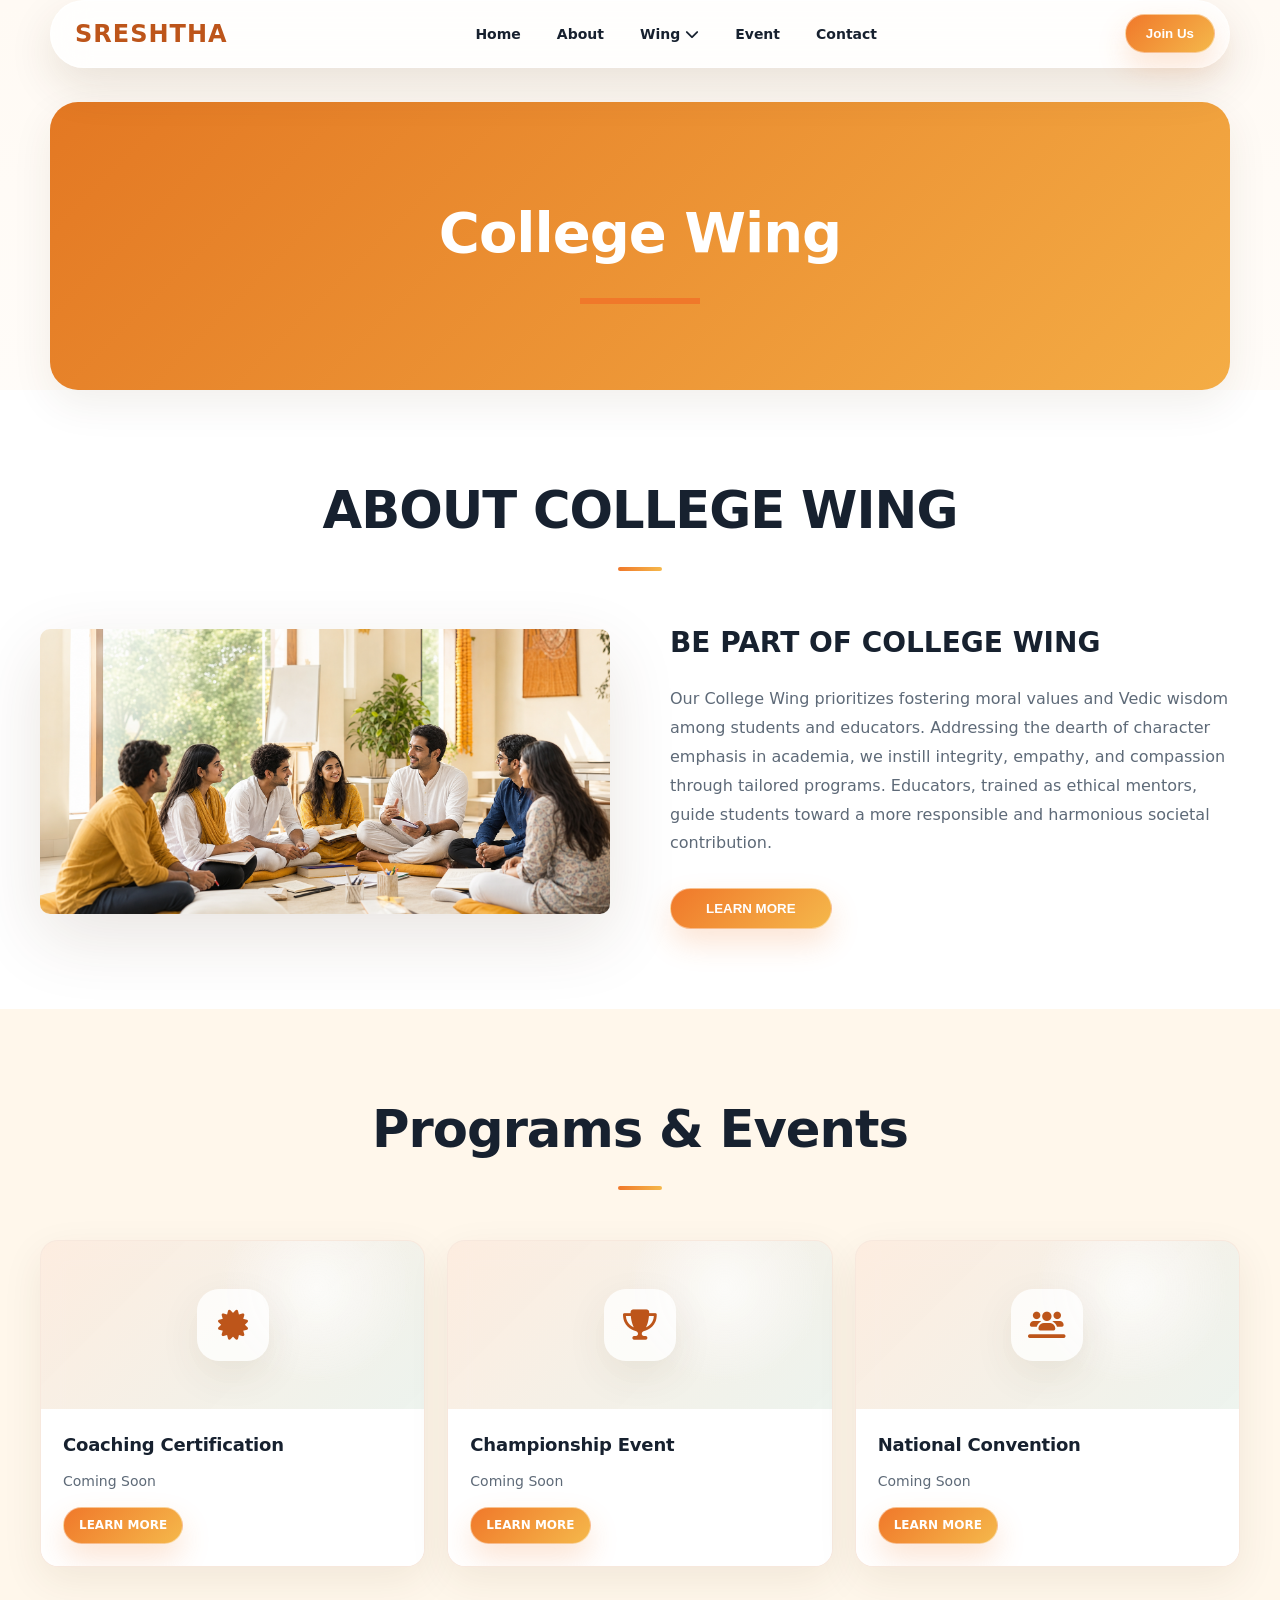
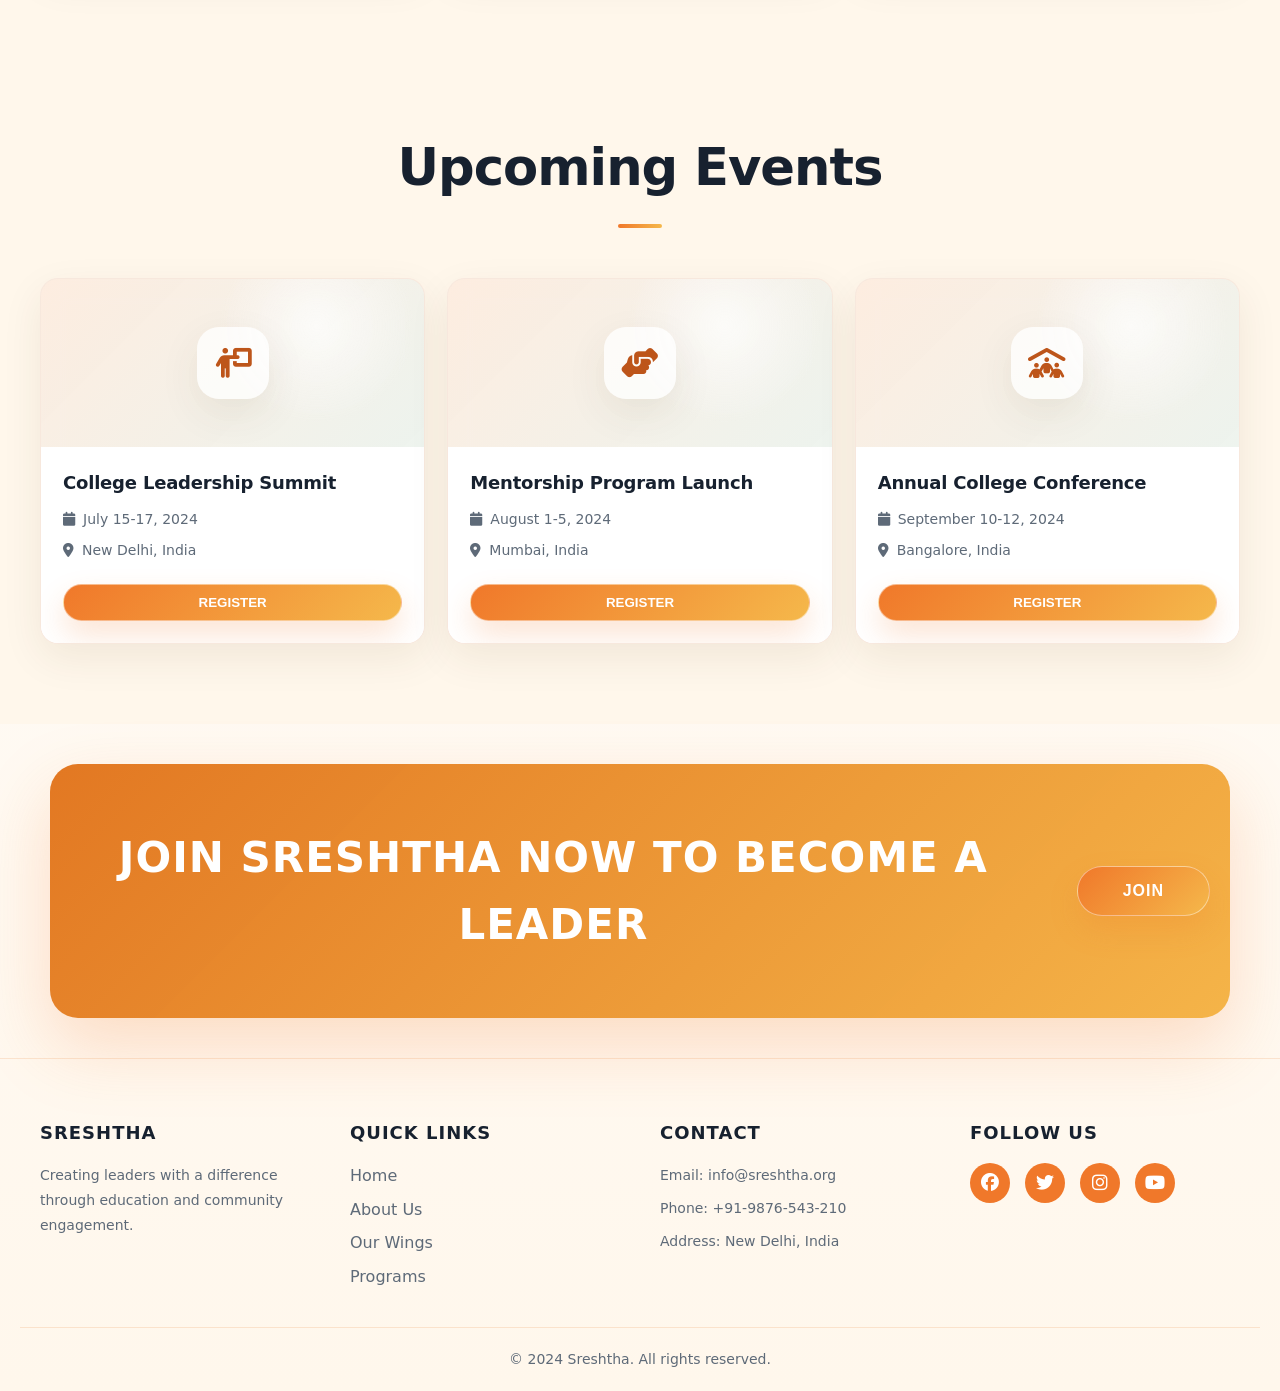
==== pages/college-wing.html @ 7fc0373f "re built the Architecture" ====
<!DOCTYPE html>
<html lang="en">
<head>
    <meta charset="UTF-8">
    <meta name="viewport" content="width=device-width, initial-scale=1.0">
    <title>College Wing - Sreshtha</title>
    <link rel="stylesheet" href="../css/base.css">
    <link rel="stylesheet" href="../css/layout.css">
    <link rel="stylesheet" href="../css/components.css">
    <link rel="stylesheet" href="../css/pages.css">
    <link rel="stylesheet" href="../css/responsive.css">
    <link rel="stylesheet" href="https://cdnjs.cloudflare.com/ajax/libs/font-awesome/6.4.0/css/all.min.css">
</head>
<body data-page="college">
    <div id="site-navbar"></div>
    <main id="app"></main>
    <div id="site-footer"></div>

    <script src="../data/home.js"></script>
    <script src="../data/wings.js"></script>
    <script src="../data/events.js"></script>
    <script src="../data/testimonials.js"></script>
    <script src="../data/team.js"></script>
    <script src="../data/contact.js"></script>
    <script src="../components/section-title.js"></script>
    <script src="../components/card.js"></script>
    <script src="../components/hero.js"></script>
    <script src="../components/navbar.js"></script>
    <script src="../components/footer.js"></script>
    <script src="../js/render.js"></script>
    <script src="../js/interactions.js"></script>
    <script src="../js/main.js"></script>
</body>
</html>
---- css/base.css ----
/* ============ GLOBAL STYLES ============ */
* {
    margin: 0;
    padding: 0;
    box-sizing: border-box;
}

:root {
    --primary-orange: #d97706;
    --dark-text: #1f2937;
    --light-gray: #f3f3f3;
    --white: #ffffff;
    --footer-bg: #2d3748;
    --shadow: 0 4px 15px rgba(0, 0, 0, 0.1);
    --transition: all 0.3s ease;
}

html {
    scroll-behavior: smooth;
}

body {
    font-family: 'Segoe UI', Tahoma, Geneva, Verdana, sans-serif;
    line-height: 1.6;
    color: var(--dark-text);
}

/* ============ NAVBAR ============ */
.navbar {
    position: sticky;
    top: 0;
    background-color: var(--primary-orange);
    height: 70px;
    display: flex;
    align-items: center;
    z-index: 1000;
    box-shadow: var(--shadow);
}

.navbar-container {
    width: 100%;
    max-width: 1200px;
    margin: 0 auto;
    padding: 0 20px;
    display: flex;
    justify-content: space-between;
    align-items: center;
}

.navbar-logo .logo-text {
    font-size: 28px;
    font-weight: bold;
    color: var(--white);
    letter-spacing: 2px;
    text-decoration: none;
    display: block;
}

.navbar-menu {
    display: flex;
    gap: 40px;
    flex: 1;
    justify-content: center;
    align-items: center;
}

.nav-link {
    color: var(--white);
    text-decoration: none;
    font-weight: 500;
    font-size: 16px;
    transition: var(--transition);
}

.nav-link:hover {
    opacity: 0.8;
    border-bottom: 2px solid var(--white);
}

/* ============ DROPDOWN MENU ============ */
.dropdown {
    position: relative;
    display: inline-block;
}

.dropdown .nav-link {
    display: flex;
    align-items: center;
    gap: 5px;
}

.dropdown-content {
    display: none;
    position: absolute;
    background-color: var(--primary-orange);
    min-width: 200px;
    box-shadow: var(--shadow);
    z-index: 1001;
    top: 100%;
    left: 0;
    border-radius: 5px;
    overflow: hidden;
}

.dropdown-content a {
    color: var(--white);
    padding: 12px 20px;
    text-decoration: none;
    display: block;
    transition: var(--transition);
    font-size: 14px;
}

.dropdown-content a:hover {
    background-color: #c26c1a;
    padding-left: 25px;
}

.dropdown:hover .dropdown-content {
    display: block;
}

.dropdown:hover .nav-link i {
    transform: rotate(180deg);
    transition: var(--transition);
}

.join-btn {
    background-color: var(--white);
    color: var(--primary-orange);
    border: none;
    padding: 10px 20px;
    border-radius: 5px;
    font-weight: bold;
    cursor: pointer;
    transition: var(--transition);
}

.join-btn:hover {
    transform: scale(1.05);
}

.hamburger {
    display: none;
    flex-direction: column;
    cursor: pointer;
}

.hamburger span {
    width: 25px;
    height: 3px;
    background-color: var(--white);
    margin: 5px 0;
    transition: var(--transition);
}

/* ============ HERO SECTION ============ */
.hero {
    background-color: var(--light-gray);
    padding: 80px 20px;
    position: relative;
    overflow: hidden;
}

.hero-container {
    max-width: 1200px;
    margin: 0 auto;
    display: grid;
    grid-template-columns: 1fr 1fr;
    gap: 60px;
    align-items: center;
}

.hero-left {
    display: flex;
    flex-direction: column;
    gap: 20px;
}

.hero-title {
    font-size: 72px;
    font-weight: 900;
    color: var(--primary-orange);
    letter-spacing: 4px;
    line-height: 1;
}

.hero-subtitle {
    font-size: 32px;
    font-weight: 700;
    color: var(--dark-text);
    text-transform: uppercase;
    line-height: 1.3;
}

.cta-btn {
    background-color: var(--primary-orange);
    color: var(--white);
    border: none;
    padding: 15px 40px;
    font-size: 16px;
    font-weight: bold;
    border-radius: 8px;
    cursor: pointer;
    transition: var(--transition);
    width: fit-content;
    text-transform: uppercase;
    letter-spacing: 1px;
}

.cta-btn:hover {
    background-color: #c26c1a;
    transform: translateY(-3px);
    box-shadow: var(--shadow);
}

.hero-right {
    display: flex;
    justify-content: center;
    align-items: center;
}

.hero-illustration {
    width: 300px;
    height: 300px;
}

.wave-divider {
    position: absolute;
    bottom: -1px;
    left: 0;
    width: 100%;
    height: 100px;
}

/* ============ SECTION COMMON STYLES ============ */
section {
    padding: 80px 20px;
}

.section-title {
    font-size: 48px;
    font-weight: 900;
    text-transform: uppercase;
    text-align: center;
    color: var(--dark-text);
    letter-spacing: 2px;
    margin-bottom: 15px;
}

.title-underline {
    width: 100px;
    height: 4px;
    background-color: var(--primary-orange);
    margin: 0 auto 50px;
}

/* ============ ABOUT SECTION ============ */
.about {
    background-color: var(--white);
    max-width: 1200px;
    margin: 0 auto;
}

.about-content {
    display: grid;
    grid-template-columns: 1fr 1fr;
    gap: 60px;
    align-items: center;
    margin-bottom: 80px;
}

.about-image img {
    width: 100%;
    border-radius: 10px;
    box-shadow: var(--shadow);
}

.about-heading {
    font-size: 28px;
    font-weight: 700;
    margin-bottom: 20px;
    color: var(--dark-text);
}

.about-text {
    font-size: 16px;
    line-height: 1.8;
    margin-bottom: 30px;
    color: #666;
}

.secondary-btn {
    background-color: var(--primary-orange);
    color: var(--white);
    border: none;
    padding: 12px 35px;
    border-radius: 5px;
    font-weight: bold;
    cursor: pointer;
    transition: var(--transition);
}

.secondary-btn:hover {
    background-color: #c26c1a;
    transform: translateY(-2px);
}

/* Feature Cards */
.feature-cards {
    display: grid;
    grid-template-columns: repeat(auto-fit, minmax(300px, 1fr));
    gap: 30px;
    margin-top: 60px;
}

.feature-card {
    background-color: var(--white);
    border-radius: 10px;
    overflow: hidden;
    box-shadow: var(--shadow);
    transition: var(--transition);
}

.feature-card:hover {
    transform: translateY(-10px);
    box-shadow: 0 8px 25px rgba(0, 0, 0, 0.15);
}

.feature-card img {
    width: 100%;
    height: 200px;
    object-fit: cover;
}

.feature-card h4 {
    font-size: 18px;
    font-weight: 700;
    padding: 20px 20px 10px;
    color: var(--dark-text);
}

.feature-card p {
    padding: 0 20px 20px;
    color: #666;
    font-size: 14px;
}

/* ============ WINGS SECTION ============ */
.wings {
    background-color: var(--light-gray);
    text-align: center;
}

.wings-container {
    max-width: 1200px;
    margin: 0 auto;
    display: grid;
    grid-template-columns: repeat(auto-fit, minmax(280px, 1fr));
    gap: 50px;
}

.wing-card {
    display: flex;
    flex-direction: column;
    align-items: center;
    gap: 20px;
    transition: var(--transition);
}

.wing-circle {
    width: 150px;
    height: 150px;
    border-radius: 50%;
    background-color: var(--white);
    display: flex;
    align-items: center;
    justify-content: center;
    font-size: 60px;
    color: var(--primary-orange);
    box-shadow: var(--shadow);
    transition: var(--transition);
}

.wing-card:hover .wing-circle {
    transform: scale(1.1);
    box-shadow: 0 8px 30px rgba(217, 119, 6, 0.3);
}

.wing-card h3 {
    font-size: 22px;
    font-weight: 700;
    text-transform: uppercase;
    letter-spacing: 1px;
    color: var(--dark-text);
}

/* ============ WHAT YOU GET SECTION ============ */
.what-you-get {
    background-color: var(--white);
}

.wyg-container {
    max-width: 1200px;
    margin: 0 auto;
    display: grid;
    grid-template-columns: 1fr 0.8fr 1fr;
    gap: 40px;
    align-items: center;
    margin-bottom: 60px;
}

.wyg-left h3,
.wyg-right h3 {
    font-size: 22px;
    font-weight: 700;
    margin-bottom: 15px;
    color: var(--dark-text);
}

.wyg-left p,
.wyg-right p {
    color: #666;
    line-height: 1.8;
}

.wyg-illustration {
    width: 200px;
    height: 200px;
    margin: 0 auto;
}

/* Benefits Grid */
.wyg-benefits {
    max-width: 1200px;
    margin: 0 auto;
    display: grid;
    grid-template-columns: repeat(auto-fit, minmax(250px, 1fr));
    gap: 30px;
    text-align: center;
}

.benefit-item {
    padding: 30px;
    background-color: var(--light-gray);
    border-radius: 10px;
    transition: var(--transition);
}

.benefit-item:hover {
    background-color: var(--primary-orange);
    color: var(--white);
}

.benefit-item i {
    font-size: 48px;
    color: var(--primary-orange);
    margin-bottom: 15px;
}

.benefit-item:hover i {
    color: var(--white);
}

.benefit-item h4 {
    font-size: 18px;
    font-weight: 700;
    margin-bottom: 10px;
}

/* ============ PROGRAMS SECTION ============ */
.programs {
    background-color: var(--light-gray);
}

.programs-grid {
    max-width: 1200px;
    margin: 0 auto;
    display: grid;
    grid-template-columns: repeat(auto-fit, minmax(300px, 1fr));
    gap: 30px;
}

.program-card {
    background-color: var(--white);
    border-radius: 8px;
    overflow: hidden;
    box-shadow: var(--shadow);
    transition: var(--transition);
    height: 100%;
    display: flex;
    flex-direction: column;
}

.program-card:hover {
    transform: translateY(-10px);
    box-shadow: 0 10px 30px rgba(0, 0, 0, 0.2);
}

.program-card img {
    width: 100%;
    height: 250px;
    object-fit: cover;
}

.program-footer {
    background-color: #1a1a1a;
    color: var(--white);
    padding: 20px;
    flex-grow: 1;
    display: flex;
    flex-direction: column;
    justify-content: space-between;
}

.program-footer h4 {
    font-size: 16px;
    font-weight: 700;
    margin-bottom: 15px;
}

.view-btn {
    background-color: var(--primary-orange);
    color: var(--white);
    border: none;
    padding: 10px 20px;
    border-radius: 5px;
    cursor: pointer;
    font-weight: bold;
    transition: var(--transition);
    width: fit-content;
}

.view-btn:hover {
    background-color: #c26c1a;
}

/* ============ UPCOMING EVENTS SECTION ============ */
.upcoming-events {
    background-color: var(--light-gray);
}

.events-grid {
    max-width: 1200px;
    margin: 0 auto;
    display: grid;
    grid-template-columns: repeat(auto-fit, minmax(300px, 1fr));
    gap: 30px;
}

.event-card {
    background-color: var(--white);
    border-radius: 8px;
    overflow: hidden;
    box-shadow: var(--shadow);
    transition: var(--transition);
}

.event-card:hover {
    transform: translateY(-10px);
    box-shadow: 0 10px 30px rgba(0, 0, 0, 0.2);
}

.event-image img {
    width: 100%;
    height: 200px;
    object-fit: cover;
}

.event-content {
    padding: 20px;
    background-color: #1a1a1a;
    color: var(--white);
}

.event-content h4 {
    font-size: 18px;
    font-weight: 700;
    margin-bottom: 10px;
}

.event-content p {
    font-size: 14px;
    margin-bottom: 8px;
    display: flex;
    align-items: center;
    gap: 8px;
}

.event-register-btn {
    background-color: var(--primary-orange);
    color: var(--white);
    border: none;
    padding: 10px 20px;
    border-radius: 5px;
    cursor: pointer;
    font-weight: bold;
    transition: var(--transition);
    margin-top: 15px;
    width: 100%;
}

.event-register-btn:hover {
    background-color: #c26c1a;
}

/* ============ TESTIMONIALS SECTION ============ */
.testimonials {
    background-color: var(--white);
    text-align: center;
}

.testimonials-carousel {
    max-width: 600px;
    margin: 0 auto;
    position: relative;
}

.testimonial-item {
    display: none;
    animation: fadeIn 0.5s ease-in;
    padding: 40px 20px;
}

.testimonial-item.active {
    display: block;
}

@keyframes fadeIn {
    from {
        opacity: 0;
    }
    to {
        opacity: 1;
    }
}

.quote-icon {
    font-size: 48px;
    color: var(--primary-orange);
    margin-bottom: 20px;
}

.testimonial-text {
    font-size: 18px;
    line-height: 1.8;
    margin-bottom: 30px;
    color: #666;
    font-style: italic;
}

.testimonial-image {
    display: inline-flex;
    align-items: center;
    justify-content: center;
    background: linear-gradient(135deg, var(--primary-orange), var(--gold));
    color: var(--white);
    font-size: 22px;
    font-weight: 900;
    width: 80px;
    height: 80px;
    border-radius: 50%;
    margin: 0 auto 15px;
    border: 3px solid var(--primary-orange);
}

.testimonial-name {
    font-size: 18px;
    font-weight: 700;
    color: var(--dark-text);
}

.testimonial-designation {
    font-size: 14px;
    color: #999;
}

/* Carousel Dots */
.carousel-dots {
    display: flex;
    justify-content: center;
    gap: 15px;
    margin-top: 30px;
}

.dot {
    width: 12px;
    height: 12px;
    border-radius: 50%;
    background-color: #ccc;
    cursor: pointer;
    transition: var(--transition);
}

.dot.active {
    background-color: var(--primary-orange);
    width: 30px;
    border-radius: 6px;
}

/* ============ CORE TEAM SECTION ============ */
.core-team {
    background-color: var(--light-gray);
}

.team-container {
    max-width: 1200px;
    margin: 0 auto;
    display: grid;
    grid-template-columns: repeat(auto-fit, minmax(250px, 1fr));
    gap: 40px;
    text-align: center;
}

.team-member {
    background-color: var(--white);
    padding: 20px;
    border-radius: 10px;
    box-shadow: var(--shadow);
    transition: var(--transition);
}

.team-member:hover {
    transform: translateY(-5px);
    box-shadow: 0 8px 25px rgba(0, 0, 0, 0.15);
}

.team-member img {
    width: 150px;
    height: 150px;
    border-radius: 50%;
    margin-bottom: 15px;
    object-fit: cover;
    border: 3px solid var(--primary-orange);
}

.team-avatar {
    width: 150px;
    height: 150px;
    margin: 0 auto 15px;
    border-radius: 50%;
    display: flex;
    align-items: center;
    justify-content: center;
    background:
        linear-gradient(135deg, rgba(226, 120, 34, 0.88), rgba(31, 122, 90, 0.78)),
        var(--primary-orange);
    color: var(--white);
    font-size: 34px;
    font-weight: 900;
    border: 3px solid var(--white);
    box-shadow: var(--soft-shadow);
}

.team-member h4 {
    font-size: 18px;
    font-weight: 700;
    margin-bottom: 5px;
    color: var(--dark-text);
}

.team-member p {
    color: var(--primary-orange);
    font-weight: 600;
    font-size: 14px;
}

/* ============ CTA BANNER ============ */
.cta-banner {
    background-color: var(--primary-orange);
    padding: 60px 20px;
    text-align: center;
}

.cta-content {
    max-width: 1200px;
    margin: 0 auto;
    display: flex;
    justify-content: space-between;
    align-items: center;
    gap: 40px;
}

.cta-content h2 {
    font-size: 42px;
    font-weight: 900;
    color: var(--white);
    text-transform: uppercase;
    letter-spacing: 1px;
    flex: 1;
}

.cta-join-btn {
    background-color: var(--white);
    color: var(--primary-orange);
    border: none;
    padding: 15px 45px;
    font-size: 16px;
    font-weight: bold;
    border-radius: 8px;
    cursor: pointer;
    transition: var(--transition);
    text-transform: uppercase;
    letter-spacing: 1px;
    flex-shrink: 0;
}

.cta-join-btn:hover {
    background-color: var(--light-gray);
    transform: scale(1.05);
}

/* ============ FOOTER ============ */
.footer {
    background-color: var(--footer-bg);
    color: var(--white);
    padding: 60px 20px 20px;
}

.footer-container {
    max-width: 1200px;
    margin: 0 auto;
    display: grid;
    grid-template-columns: repeat(auto-fit, minmax(250px, 1fr));
    gap: 40px;
    margin-bottom: 30px;
}

.footer-section h4 {
    font-size: 18px;
    font-weight: 700;
    margin-bottom: 15px;
    text-transform: uppercase;
    letter-spacing: 1px;
}

.footer-section p {
    font-size: 14px;
    line-height: 1.8;
    margin-bottom: 8px;
    color: #bbb;
}

.footer-section ul {
    list-style: none;
}

.footer-section ul li {
    margin-bottom: 8px;
}

.footer-section ul li a {
    color: #bbb;
    text-decoration: none;
    transition: var(--transition);
}

.footer-section ul li a:hover {
    color: var(--primary-orange);
}

.social-links {
    display: flex;
    gap: 15px;
}

.social-links a {
    display: inline-flex;
    align-items: center;
    justify-content: center;
    width: 40px;
    height: 40px;
    background-color: var(--primary-orange);
    border-radius: 50%;
    color: var(--white);
    text-decoration: none;
    transition: var(--transition);
    font-size: 18px;
}

.social-links a:hover {
    background-color: var(--white);
    color: var(--primary-orange);
}

.footer-bottom {
    border-top: 1px solid #555;
    padding-top: 20px;
    text-align: center;
    color: #999;
    font-size: 14px;
}

/* ============ WING PAGES STYLES ============ */
.wing-header {
    background: linear-gradient(135deg, #003d7a 0%, #004fa0 100%);
    padding: 100px 20px;
    text-align: center;
    position: relative;
}

.wing-header-content h1 {
    font-size: 56px;
    font-weight: 900;
    color: var(--white);
    text-transform: uppercase;
    letter-spacing: 3px;
    margin-bottom: 20px;
}

.wing-header-underline {
    width: 120px;
    height: 6px;
    background-color: var(--primary-orange);
    margin: 0 auto;
}

.wing-about {
    background-color: var(--white);
    padding: 80px 20px;
}

.wing-about-container {
    max-width: 1200px;
    margin: 0 auto;
}

.wing-about-content {
    display: grid;
    grid-template-columns: 1fr 1fr;
    gap: 60px;
    align-items: center;
    margin-top: 50px;
}

.wing-about-image img {
    width: 100%;
    border-radius: 10px;
    box-shadow: var(--shadow);
}

.wing-about-right h3 {
    font-size: 28px;
    font-weight: 700;
    color: var(--dark-text);
    text-transform: uppercase;
    margin-bottom: 20px;
}

.wing-about-right p {
    font-size: 16px;
    line-height: 1.8;
    color: #666;
    margin-bottom: 30px;
}

.wing-programs {
    background-color: var(--light-gray);
    padding: 80px 20px;
}

.wing-programs-container {
    max-width: 1200px;
    margin: 0 auto;
}

.wing-programs-grid {
    display: grid;
    grid-template-columns: repeat(auto-fit, minmax(300px, 1fr));
    gap: 40px;
    margin-top: 50px;
}

.wing-program-card {
    background-color: var(--white);
    border-radius: 8px;
    overflow: hidden;
    box-shadow: var(--shadow);
    transition: var(--transition);
    display: flex;
    flex-direction: column;
    height: 100%;
}

.wing-program-card:hover {
    transform: translateY(-10px);
    box-shadow: 0 10px 30px rgba(0, 0, 0, 0.2);
}

.wing-program-header {
    background-color: #ffb366;
    height: 150px;
    display: flex;
    align-items: center;
    justify-content: center;
    padding: 20px;
}

.wing-program-header img {
    max-width: 100px;
    max-height: 100px;
    object-fit: contain;
}

.wing-program-header i {
    font-size: 54px;
    color: var(--saffron-deep);
}

.wing-program-footer {
    background-color: #1a1a1a;
    color: var(--white);
    padding: 20px;
    flex-grow: 1;
    display: flex;
    flex-direction: column;
    justify-content: space-between;
}

.wing-program-footer h4 {
    font-size: 16px;
    font-weight: 700;
    margin-bottom: 10px;
}

.wing-program-footer p {
    font-size: 14px;
    color: #999;
    margin-bottom: 15px;
}

.wing-learn-btn {
    background-color: var(--primary-orange);
    color: var(--white);
    padding: 8px 15px;
    border-radius: 5px;
    text-decoration: none;
    display: inline-block;
    font-weight: bold;
    transition: var(--transition);
    text-transform: uppercase;
    font-size: 12px;
    width: fit-content;
}

.wing-learn-btn:hover {
    background-color: #c26c1a;
}

.wing-events {
    background-color: var(--light-gray);
    padding: 80px 20px;
}

.wing-events-container {
    max-width: 1200px;
    margin: 0 auto;
}

.wing-events-grid {
    display: grid;
    grid-template-columns: repeat(auto-fit, minmax(300px, 1fr));
    gap: 30px;
    margin-top: 50px;
}

.wing-event-card {
    background-color: var(--white);
    border-radius: 8px;
    overflow: hidden;
    box-shadow: var(--shadow);
    transition: var(--transition);
}

.wing-event-card:hover {
    transform: translateY(-10px);
    box-shadow: 0 10px 30px rgba(0, 0, 0, 0.2);
}

.wing-event-image img {
    width: 100%;
    height: 200px;
    object-fit: cover;
}

.wing-event-content {
    padding: 20px;
    background-color: #1a1a1a;
    color: var(--white);
}

.wing-event-content h4 {
    font-size: 18px;
    font-weight: 700;
    margin-bottom: 10px;
}

.wing-event-content p {
    font-size: 14px;
    margin-bottom: 8px;
    display: flex;
    align-items: center;
    gap: 8px;
}

/* ============ CONTACT PAGE STYLES ============ */
.contact-header {
    background: linear-gradient(135deg, #003d7a 0%, #004fa0 100%);
    padding: 100px 20px;
    text-align: center;
    position: relative;
}

.contact-header-content h1 {
    font-size: 56px;
    font-weight: 900;
    color: var(--white);
    text-transform: uppercase;
    letter-spacing: 3px;
    margin-bottom: 20px;
}

.contact-header-underline {
    width: 120px;
    height: 6px;
    background-color: var(--primary-orange);
    margin: 0 auto;
}

.contact-main {
    background-color: var(--light-gray);
    padding: 80px 20px;
}

.contact-container {
    max-width: 1200px;
    margin: 0 auto;
    display: grid;
    grid-template-columns: 1fr 1fr;
    gap: 60px;
    align-items: flex-start;
}

/* Contact Form Section */
.contact-form-section h2,
.contact-info-section h2 {
    font-size: 28px;
    font-weight: 900;
    color: var(--dark-text);
    text-transform: uppercase;
    letter-spacing: 1px;
    margin-bottom: 30px;
}

.contact-form {
    background-color: #1a1a1a;
    padding: 30px;
    border-radius: 8px;
    box-shadow: var(--shadow);
}

.form-row {
    display: grid;
    grid-template-columns: 1fr 1fr;
    gap: 20px;
    margin-bottom: 20px;
}

.form-group {
    display: flex;
    flex-direction: column;
}

.form-group.full-width {
    grid-column: 1 / -1;
}

.form-group label {
    font-size: 14px;
    font-weight: 600;
    color: var(--white);
    margin-bottom: 8px;
}

.required {
    color: #ff6b6b;
}

.form-group input,
.form-group textarea {
    padding: 12px;
    border: 1px solid #444;
    border-radius: 5px;
    background-color: #2a2a2a;
    color: var(--white);
    font-family: inherit;
    font-size: 14px;
    transition: var(--transition);
}

.form-group input::placeholder,
.form-group textarea::placeholder {
    color: #888;
}

.form-group input:focus,
.form-group textarea:focus {
    outline: none;
    border-color: var(--primary-orange);
    background-color: #333;
    box-shadow: 0 0 10px rgba(217, 119, 6, 0.2);
}

.send-btn {
    background-color: #0066ff;
    color: var(--white);
    border: none;
    padding: 14px 40px;
    border-radius: 5px;
    font-weight: bold;
    font-size: 14px;
    cursor: pointer;
    transition: var(--transition);
    text-transform: uppercase;
    letter-spacing: 1px;
    width: 100%;
    margin-top: 20px;
}

.send-btn:hover {
    background-color: #0052cc;
    transform: translateY(-2px);
    box-shadow: 0 5px 15px rgba(0, 102, 255, 0.3);
}

/* Contact Information Section */
.contact-info-grid {
    display: grid;
    grid-template-columns: 1fr 1fr;
    gap: 20px;
    margin-bottom: 40px;
}

.info-card {
    background-color: #1a1a1a;
    padding: 25px;
    border-radius: 8px;
    display: flex;
    gap: 20px;
    box-shadow: var(--shadow);
    transition: var(--transition);
}

.info-card:hover {
    transform: translateY(-5px);
    box-shadow: 0 8px 25px rgba(0, 0, 0, 0.2);
}

.info-icon {
    width: 60px;
    height: 60px;
    display: flex;
    align-items: center;
    justify-content: center;
    background-color: var(--primary-orange);
    border-radius: 50%;
    flex-shrink: 0;
}

.info-icon i {
    font-size: 28px;
    color: var(--white);
}

.info-content h4 {
    font-size: 16px;
    font-weight: 700;
    color: var(--white);
    margin-bottom: 8px;
}

.info-content p {
    font-size: 14px;
    color: #bbb;
    line-height: 1.6;
}

.info-content a {
    color: var(--primary-orange);
    text-decoration: none;
    transition: var(--transition);
}

.info-content a:hover {
    color: #ffb366;
}

/* Contact Social */
.contact-social {
    text-align: center;
}

.contact-social h4 {
    font-size: 16px;
    font-weight: 700;
    color: var(--dark-text);
    margin-bottom: 15px;
}

.contact-social .social-links {
    display: flex;
    justify-content: center;
    gap: 15px;
}

.contact-social .social-links a {
    display: inline-flex;
    align-items: center;
    justify-content: center;
    width: 45px;
    height: 45px;
    background-color: var(--primary-orange);
    border-radius: 50%;
    color: var(--white);
    text-decoration: none;
    transition: var(--transition);
    font-size: 20px;
}

.contact-social .social-links a:hover {
    background-color: #c26c1a;
    transform: scale(1.1);
}

/* ============ RESPONSIVE DESIGN ============ */

/* Tablet */
@media (max-width: 768px) {
    .navbar-container {
        padding: 0 15px;
    }

    .navbar-menu {
        display: none;
    }

    .hamburger {
        display: flex;
    }

    .dropdown-content {
        position: static;
        display: none;
        background-color: #c26c1a;
        width: 100%;
        margin-top: 0;
        box-shadow: none;
    }

    .dropdown:hover .dropdown-content,
    .dropdown.active .dropdown-content {
        display: block;
    }

    .wing-about-content,
    .wyg-container {
        grid-template-columns: 1fr;
        gap: 40px;
    }

    .wing-header-content h1 {
        font-size: 40px;
    }

    .hero-container {
        grid-template-columns: 1fr;
        gap: 40px;
    }

    .hero-title {
        font-size: 48px;
    }

    .hero-subtitle {
        font-size: 24px;
    }

    .section-title {
        font-size: 36px;
    }

    .cta-content {
        flex-direction: column;
        text-align: center;
    }

    .cta-content h2 {
        font-size: 28px;
    }

    .feature-cards,
    .wings-container,
    .programs-grid,
    .events-grid,
    .team-container,
    .wing-programs-grid,
    .wing-events-grid {
        grid-template-columns: repeat(2, 1fr);
    }

    .programs-grid,
    .events-grid,
    .wing-events-grid {
        grid-template-columns: 1fr;
    }

    .contact-container {
        grid-template-columns: 1fr;
        gap: 40px;
    }

    .form-row {
        grid-template-columns: 1fr;
    }

    .contact-info-grid {
        grid-template-columns: 1fr;
    }
}

/* Mobile */
@media (max-width: 480px) {
    .navbar-logo .logo-text {
        font-size: 20px;
    }

    .join-btn {
        padding: 8px 15px;
        font-size: 12px;
    }

    .wing-header-content h1 {
        font-size: 28px;
    }

    .hero-title {
        font-size: 36px;
    }

    .hero-subtitle {
        font-size: 18px;
    }

    .section-title {
        font-size: 28px;
    }

    .wing-about-right h3 {
        font-size: 20px;
    }

    .feature-cards,
    .wings-container,
    .programs-grid,
    .events-grid,
    .team-container,
    .wing-programs-grid,
    .wing-events-grid {
        grid-template-columns: 1fr;
        gap: 20px;
    }

    .cta-content h2 {
        font-size: 22px;
    }

    .about-text,
    .testimonial-text,
    .wing-about-right p {
        font-size: 14px;
    }

    .footer-container {
        grid-template-columns: 1fr;
        gap: 20px;
    }

    section {
        padding: 40px 15px;
    }

    .title-underline {
        margin-bottom: 30px;
    }

    .wyg-benefits {
        gap: 20px;
    }

    .benefit-item {
        padding: 20px;
    }
}

/* ============ PREMIUM LIGHT REFRESH ============ */
:root {
    --primary-orange: #e27822;
    --saffron-deep: #b95714;
    --saffron-soft: #fff2df;
    --cream: #fffaf1;
    --gold: #f5b84b;
    --leaf: #1f7a5a;
    --trust-blue: #174a7c;
    --dark-text: #17212f;
    --muted-text: #5e6a78;
    --light-gray: #fff7eb;
    --footer-bg: #fff7eb;
    --shadow: 0 18px 45px rgba(91, 58, 28, 0.12);
    --soft-shadow: 0 10px 30px rgba(91, 58, 28, 0.08);
}

body {
    background: var(--cream);
    color: var(--dark-text);
}

.navbar {
    height: 76px;
    background: rgba(255, 250, 241, 0.92);
    backdrop-filter: blur(18px);
    border-bottom: 1px solid rgba(226, 120, 34, 0.16);
    box-shadow: 0 10px 30px rgba(91, 58, 28, 0.08);
}

.navbar-logo .logo-text {
    color: var(--saffron-deep);
    letter-spacing: 1px;
}

.nav-link {
    color: var(--dark-text);
    font-weight: 700;
}

.nav-link:hover {
    color: var(--primary-orange);
    border-bottom-color: var(--primary-orange);
    opacity: 1;
}

.dropdown-content {
    background: var(--white);
    border: 1px solid rgba(226, 120, 34, 0.16);
    border-radius: 8px;
}

.dropdown-content a {
    color: var(--dark-text);
}

.dropdown-content a:hover {
    background: var(--saffron-soft);
    color: var(--saffron-deep);
}

.join-btn,
.cta-btn,
.secondary-btn,
.view-btn,
.event-register-btn,
.cta-join-btn,
.wing-learn-btn,
.send-btn {
    position: relative;
    overflow: hidden;
    border-radius: 999px;
    background: linear-gradient(135deg, var(--primary-orange), var(--gold));
    box-shadow: 0 12px 24px rgba(226, 120, 34, 0.22);
    color: var(--white);
}

.join-btn {
    color: var(--white);
}

.hamburger span {
    background-color: var(--saffron-deep);
}

.join-btn:hover,
.cta-btn:hover,
.secondary-btn:hover,
.view-btn:hover,
.event-register-btn:hover,
.cta-join-btn:hover,
.wing-learn-btn:hover,
.send-btn:hover {
    background: linear-gradient(135deg, var(--saffron-deep), var(--primary-orange));
    box-shadow: 0 16px 30px rgba(226, 120, 34, 0.28);
}

.hero {
    min-height: calc(100vh - 76px);
    display: flex;
    align-items: center;
    background:
        radial-gradient(circle at 12% 20%, rgba(245, 184, 75, 0.26), transparent 28%),
        linear-gradient(135deg, #fffaf1 0%, #fff4e0 48%, #ffffff 100%);
    padding: 84px 20px 64px;
}

.hero-container {
    gap: 70px;
}

.hero-left {
    gap: 18px;
}

.hero-kicker {
    width: fit-content;
    padding: 8px 14px;
    border-radius: 999px;
    background: rgba(31, 122, 90, 0.1);
    color: var(--leaf);
    font-size: 14px;
    font-weight: 800;
}

.hero-title {
    max-width: 720px;
    color: var(--saffron-deep);
    font-size: clamp(54px, 8vw, 94px);
    letter-spacing: 0;
}

.hero-subtitle {
    color: var(--dark-text);
    font-size: clamp(28px, 4vw, 48px);
    line-height: 1.08;
    text-transform: none;
    letter-spacing: 0;
}

.hero-copy {
    max-width: 590px;
    color: var(--muted-text);
    font-size: 18px;
    line-height: 1.8;
}

.hero-actions {
    display: flex;
    align-items: center;
    gap: 22px;
    flex-wrap: wrap;
}

.text-link {
    color: var(--trust-blue);
    font-weight: 800;
    text-decoration: none;
    border-bottom: 2px solid rgba(23, 74, 124, 0.24);
}

.hero-stats {
    display: grid;
    grid-template-columns: repeat(3, minmax(0, 1fr));
    gap: 14px;
    max-width: 560px;
    margin-top: 16px;
}

.hero-stats div {
    padding: 18px;
    border: 1px solid rgba(226, 120, 34, 0.16);
    border-radius: 8px;
    background: rgba(255, 255, 255, 0.72);
    box-shadow: var(--soft-shadow);
}

.hero-stats strong {
    display: block;
    color: var(--saffron-deep);
    font-size: 26px;
    line-height: 1;
}

.hero-stats span {
    display: block;
    margin-top: 6px;
    color: var(--muted-text);
    font-size: 13px;
    font-weight: 700;
}

.hero-photo-card {
    position: relative;
    width: min(100%, 540px);
    aspect-ratio: 4 / 5;
    border-radius: 8px;
    overflow: hidden;
    box-shadow: 0 28px 70px rgba(91, 58, 28, 0.18);
    border: 10px solid var(--white);
}

.hero-photo-card img {
    width: 100%;
    height: 100%;
    display: block;
    object-fit: cover;
}

.hero-photo-badge {
    position: absolute;
    left: 18px;
    right: 18px;
    bottom: 18px;
    display: flex;
    align-items: center;
    gap: 12px;
    padding: 14px 16px;
    border-radius: 8px;
    background: rgba(255, 255, 255, 0.92);
    color: var(--dark-text);
    font-weight: 900;
    box-shadow: var(--soft-shadow);
}

.hero-photo-badge i {
    color: var(--primary-orange);
}

.trust-strip {
    display: grid;
    grid-template-columns: repeat(4, 1fr);
    gap: 1px;
    padding: 0;
    background: rgba(226, 120, 34, 0.16);
}

.trust-item {
    display: flex;
    align-items: center;
    justify-content: center;
    gap: 12px;
    min-height: 92px;
    padding: 20px;
    background: var(--white);
    color: var(--dark-text);
    font-weight: 800;
}

.trust-item i {
    color: var(--primary-orange);
    font-size: 24px;
}

section {
    padding: 96px 20px;
}

.section-title {
    font-size: clamp(32px, 4vw, 52px);
    letter-spacing: 0;
    text-transform: none;
}

.title-underline {
    width: 72px;
    height: 5px;
    border-radius: 999px;
    background: linear-gradient(90deg, var(--primary-orange), var(--gold));
}

.about,
.what-you-get,
.testimonials {
    background: var(--white);
}

.wings,
.programs,
.upcoming-events,
.core-team,
.contact-main,
.wing-programs,
.wing-events {
    background: var(--light-gray);
}

.about-image img {
    aspect-ratio: 4 / 3;
    object-fit: cover;
    border-radius: 8px;
}

.about-heading,
.wyg-left h3,
.wyg-right h3,
.contact-form-section h2,
.contact-info-section h2 {
    color: var(--trust-blue);
    letter-spacing: 0;
    text-transform: none;
}

.about-text,
.wyg-left p,
.wyg-right p,
.feature-card p,
.testimonial-text,
.wing-about-right p {
    color: var(--muted-text);
}

.feature-card,
.program-card,
.event-card,
.team-member,
.benefit-item,
.wing-program-card,
.wing-event-card,
.info-card,
.contact-form {
    border: 1px solid rgba(226, 120, 34, 0.14);
    border-radius: 8px;
    box-shadow: var(--soft-shadow);
}

.feature-card:hover,
.program-card:hover,
.event-card:hover,
.team-member:hover,
.benefit-item:hover,
.wing-program-card:hover,
.wing-event-card:hover,
.info-card:hover {
    box-shadow: 0 18px 46px rgba(91, 58, 28, 0.14);
}

.feature-visual,
.program-media,
.event-media,
.wing-program-header {
    height: 210px;
    display: flex;
    align-items: center;
    justify-content: center;
    background:
        linear-gradient(135deg, rgba(226, 120, 34, 0.14), rgba(31, 122, 90, 0.1)),
        var(--saffron-soft);
    color: var(--saffron-deep);
}

.feature-visual i,
.program-media i,
.event-media i {
    font-size: 56px;
}

.wing-circle {
    background: var(--white);
    color: var(--saffron-deep);
    border: 1px solid rgba(226, 120, 34, 0.16);
}

.program-footer,
.event-content,
.wing-program-footer,
.wing-event-content {
    background: var(--white);
    color: var(--dark-text);
}

.event-content p,
.wing-program-footer p,
.wing-event-content p {
    color: var(--muted-text);
}

.benefit-item {
    background: var(--white);
}

.benefit-item:hover {
    background: var(--saffron-soft);
    color: var(--dark-text);
}

.benefit-item:hover i {
    color: var(--primary-orange);
}

.testimonials-carousel {
    max-width: 820px;
    border: 1px solid rgba(226, 120, 34, 0.14);
    border-radius: 8px;
    background: linear-gradient(135deg, #ffffff, var(--saffron-soft));
    box-shadow: var(--soft-shadow);
}

.cta-banner {
    background:
        linear-gradient(135deg, rgba(226, 120, 34, 0.95), rgba(245, 184, 75, 0.94)),
        var(--primary-orange);
}

.footer {
    background: #fff7eb;
    color: var(--dark-text);
    border-top: 1px solid rgba(226, 120, 34, 0.16);
}

.footer-section p,
.footer-section ul li a,
.footer-bottom {
    color: var(--muted-text);
}

.footer-bottom {
    border-top-color: rgba(226, 120, 34, 0.16);
}

.wing-header,
.contact-header {
    background:
        linear-gradient(135deg, rgba(226, 120, 34, 0.9), rgba(245, 184, 75, 0.82)),
        var(--primary-orange);
}

.contact-form,
.info-card {
    background: var(--white);
}

.form-group label,
.info-content h4 {
    color: var(--dark-text);
}

.form-group input,
.form-group textarea {
    background: #fffaf1;
    border-color: rgba(226, 120, 34, 0.22);
    color: var(--dark-text);
}

.form-group input:focus,
.form-group textarea:focus {
    background: var(--white);
}

.info-content p {
    color: var(--muted-text);
}

@media (max-width: 768px) {
    .navbar {
        height: 70px;
    }

    .hero {
        min-height: auto;
        padding-top: 64px;
    }

    .hero-left {
        text-align: left;
    }

    .hero-stats,
    .trust-strip {
        grid-template-columns: repeat(2, 1fr);
    }

    .hero-photo-card {
        aspect-ratio: 16 / 11;
    }
}

@media (max-width: 480px) {
    .hero-stats,
    .trust-strip {
        grid-template-columns: 1fr;
    }

    .hero-actions {
        align-items: stretch;
        flex-direction: column;
    }

    .text-link {
        width: fit-content;
    }

    .trust-item {
        min-height: 74px;
    }
}

/* ============ MODERN POLISH LAYER ============ */
:root {
    --primary-orange: #f0782a;
    --saffron-deep: #bd551a;
    --saffron-soft: #fff0dc;
    --cream: #fffaf4;
    --surface: rgba(255, 255, 255, 0.78);
    --surface-strong: #ffffff;
    --line: rgba(189, 85, 26, 0.13);
    --shadow: 0 24px 70px rgba(71, 45, 18, 0.12);
    --soft-shadow: 0 14px 40px rgba(71, 45, 18, 0.08);
}

body {
    font-family: Inter, ui-sans-serif, system-ui, -apple-system, BlinkMacSystemFont, "Segoe UI", sans-serif;
    background:
        linear-gradient(180deg, #fffaf4 0%, #ffffff 34%, #fff7ec 100%);
}

.navbar {
    top: 14px;
    width: min(1180px, calc(100% - 32px));
    height: 68px;
    margin: 0 auto;
    border: 1px solid rgba(255, 255, 255, 0.7);
    border-radius: 999px;
    background: rgba(255, 255, 255, 0.82);
    box-shadow: 0 18px 45px rgba(77, 47, 18, 0.12);
}

.navbar-container {
    padding: 0 14px 0 24px;
}

.navbar-logo .logo-text {
    font-size: 24px;
    font-weight: 900;
}

.navbar-menu {
    gap: 8px;
}

.nav-link {
    padding: 9px 14px;
    border-radius: 999px;
    font-size: 14px;
}

.nav-link:hover {
    background: rgba(240, 120, 42, 0.1);
    border-bottom-color: transparent;
}

.dropdown-content {
    top: calc(100% + 10px);
    border-radius: 14px;
    box-shadow: 0 20px 50px rgba(71, 45, 18, 0.16);
}

.join-btn,
.cta-btn,
.secondary-btn,
.view-btn,
.event-register-btn,
.cta-join-btn,
.wing-learn-btn,
.send-btn {
    border: 1px solid rgba(255, 255, 255, 0.45);
    box-shadow: 0 14px 30px rgba(240, 120, 42, 0.2);
}

.join-btn {
    padding: 11px 20px;
}

.hero {
    min-height: calc(100vh - 82px);
    padding-top: 110px;
    background:
        linear-gradient(115deg, rgba(255, 250, 244, 0.92), rgba(255, 255, 255, 0.74)),
        radial-gradient(circle at 78% 22%, rgba(240, 120, 42, 0.18), transparent 34%),
        radial-gradient(circle at 15% 70%, rgba(31, 122, 90, 0.1), transparent 30%);
}

.hero-container {
    max-width: 1240px;
    grid-template-columns: minmax(0, 1.02fr) minmax(360px, 0.88fr);
}

.hero-kicker {
    border: 1px solid rgba(31, 122, 90, 0.14);
    background: rgba(255, 255, 255, 0.7);
    box-shadow: var(--soft-shadow);
}

.hero-title {
    font-size: clamp(58px, 8.8vw, 112px);
    letter-spacing: -2px;
}

.hero-subtitle {
    max-width: 620px;
    font-size: clamp(34px, 4.6vw, 58px);
    letter-spacing: -1px;
}

.hero-copy {
    font-size: 17px;
    max-width: 560px;
}

.hero-photo-card {
    width: min(100%, 500px);
    aspect-ratio: 0.88;
    border: 0;
    border-radius: 28px;
    overflow: visible;
    box-shadow: none;
}

.hero-photo-card::before,
.hero-photo-card::after {
    content: "";
    position: absolute;
    inset: auto;
    z-index: 0;
    border-radius: 999px;
}

.hero-photo-card::before {
    width: 72%;
    height: 72%;
    right: -18%;
    top: -12%;
    background: rgba(240, 120, 42, 0.16);
}

.hero-photo-card::after {
    width: 42%;
    height: 42%;
    left: -10%;
    bottom: -8%;
    background: rgba(31, 122, 90, 0.12);
}

.hero-photo-card img {
    position: relative;
    z-index: 1;
    border-radius: 28px;
    box-shadow: 0 34px 80px rgba(71, 45, 18, 0.18);
}

.hero-photo-badge {
    z-index: 2;
    left: -28px;
    right: auto;
    bottom: 34px;
    min-width: 220px;
    border: 1px solid rgba(255, 255, 255, 0.82);
    border-radius: 18px;
    backdrop-filter: blur(16px);
}

.hero-stats {
    max-width: 620px;
}

.hero-stats div,
.feature-card,
.program-card,
.event-card,
.team-member,
.benefit-item,
.wing-program-card,
.wing-event-card,
.info-card,
.contact-form,
.testimonials-carousel {
    background: var(--surface);
    border: 1px solid var(--line);
    backdrop-filter: blur(12px);
    border-radius: 18px;
}

.hero-stats div {
    padding: 16px;
}

.trust-strip {
    width: min(1180px, calc(100% - 32px));
    margin: -34px auto 0;
    position: relative;
    z-index: 3;
    border: 1px solid var(--line);
    border-radius: 20px;
    overflow: hidden;
    box-shadow: var(--soft-shadow);
}

.trust-item {
    min-height: 82px;
    background: rgba(255, 255, 255, 0.86);
}

section {
    padding: 108px 20px;
}

.section-title {
    letter-spacing: -1px;
}

.title-underline {
    width: 44px;
    height: 4px;
    margin-bottom: 44px;
}

.about,
.what-you-get,
.testimonials {
    background: transparent;
}

.about-content {
    padding: 18px;
    border: 1px solid var(--line);
    border-radius: 26px;
    background: rgba(255, 255, 255, 0.72);
    box-shadow: var(--soft-shadow);
}

.about-image img {
    border-radius: 22px;
    box-shadow: none;
}

.feature-cards,
.programs-grid,
.events-grid,
.team-container,
.wing-programs-grid,
.wing-events-grid,
.wyg-benefits {
    gap: 22px;
}

.feature-card,
.program-card,
.event-card,
.team-member,
.benefit-item,
.wing-program-card,
.wing-event-card {
    overflow: hidden;
}

.feature-card:hover,
.program-card:hover,
.event-card:hover,
.team-member:hover,
.benefit-item:hover,
.wing-program-card:hover,
.wing-event-card:hover {
    transform: translateY(-6px);
    box-shadow: 0 24px 60px rgba(71, 45, 18, 0.13);
}

.feature-visual,
.program-media,
.event-media,
.wing-program-header {
    height: 168px;
    background:
        radial-gradient(circle at 72% 28%, rgba(255, 255, 255, 0.72), transparent 32%),
        linear-gradient(135deg, rgba(240, 120, 42, 0.13), rgba(31, 122, 90, 0.08));
}

.feature-visual i,
.program-media i,
.event-media i,
.wing-program-header i {
    width: 72px;
    height: 72px;
    display: inline-flex;
    align-items: center;
    justify-content: center;
    border-radius: 22px;
    background: rgba(255, 255, 255, 0.76);
    color: var(--saffron-deep);
    font-size: 30px;
    box-shadow: var(--soft-shadow);
}

.feature-card h4,
.program-footer h4,
.event-content h4,
.wing-program-footer h4,
.wing-event-content h4 {
    font-size: 18px;
    letter-spacing: -0.2px;
}

.program-footer,
.event-content,
.wing-program-footer,
.wing-event-content {
    padding: 22px;
}

.wings-container {
    gap: 22px;
}

.wing-card {
    padding: 34px 24px;
    border: 1px solid var(--line);
    border-radius: 22px;
    background: rgba(255, 255, 255, 0.74);
    box-shadow: var(--soft-shadow);
}

.wing-circle {
    width: 88px;
    height: 88px;
    border-radius: 24px;
    font-size: 36px;
}

.wing-card:hover .wing-circle {
    transform: translateY(-4px) scale(1.02);
}

.wing-card h3 {
    font-size: 18px;
    letter-spacing: 0;
}

.wyg-container {
    grid-template-columns: 1fr 280px 1fr;
}

.wyg-left,
.wyg-right {
    padding: 28px;
    border: 1px solid var(--line);
    border-radius: 22px;
    background: rgba(255, 255, 255, 0.72);
    box-shadow: var(--soft-shadow);
}

.wyg-illustration,
.growth-orbit {
    width: 240px;
    height: 240px;
}

.growth-orbit {
    position: relative;
    display: grid;
    place-items: center;
    margin: 0 auto;
    border-radius: 50%;
    background:
        radial-gradient(circle, #ffffff 0 34%, transparent 35%),
        conic-gradient(from 20deg, rgba(240, 120, 42, 0.2), rgba(31, 122, 90, 0.18), rgba(245, 184, 75, 0.22), rgba(240, 120, 42, 0.2));
    box-shadow: var(--soft-shadow);
}

.growth-orbit strong {
    color: var(--saffron-deep);
    font-size: 24px;
}

.growth-orbit span {
    position: absolute;
    width: 58px;
    height: 58px;
    display: grid;
    place-items: center;
    border-radius: 18px;
    background: rgba(255, 255, 255, 0.9);
    color: var(--primary-orange);
    box-shadow: var(--soft-shadow);
}

.growth-orbit span:nth-child(1) {
    top: 18px;
}

.growth-orbit span:nth-child(2) {
    right: 8px;
    bottom: 58px;
}

.growth-orbit span:nth-child(3) {
    left: 8px;
    bottom: 58px;
}

.benefit-item {
    text-align: left;
}

.benefit-item i {
    width: 54px;
    height: 54px;
    display: inline-flex;
    align-items: center;
    justify-content: center;
    border-radius: 16px;
    background: rgba(240, 120, 42, 0.1);
    font-size: 24px;
}

.testimonials-carousel {
    background: rgba(255, 255, 255, 0.78);
}

.quote-icon {
    font-size: 34px;
}

.team-avatar,
.testimonial-image {
    box-shadow: var(--soft-shadow);
}

.cta-banner {
    margin: 40px auto;
    width: min(1180px, calc(100% - 32px));
    border-radius: 28px;
    box-shadow: 0 28px 70px rgba(240, 120, 42, 0.22);
}

.footer {
    background: transparent;
}

.wing-header,
.contact-header {
    margin: 34px auto 0;
    width: min(1180px, calc(100% - 32px));
    border-radius: 28px;
    padding: 86px 20px;
    box-shadow: var(--soft-shadow);
}

.wing-header-content h1,
.contact-header-content h1 {
    letter-spacing: -1px;
    text-transform: none;
}

@media (max-width: 768px) {
    .navbar {
        top: 8px;
        width: min(100% - 16px, 1180px);
        border-radius: 22px;
    }

    .hero {
        padding-top: 94px;
    }

    .hero-container {
        grid-template-columns: 1fr;
    }

    .hero-photo-badge {
        left: 14px;
        bottom: 14px;
    }

    .trust-strip {
        margin-top: -18px;
    }

    .wyg-container {
        grid-template-columns: 1fr;
    }
}

@media (max-width: 480px) {
    .navbar-container {
        padding-left: 16px;
    }

    .hero-title {
        letter-spacing: -1px;
    }

    .hero-stats {
        grid-template-columns: 1fr;
    }

    .about-content,
    .wing-header,
    .contact-header,
    .cta-banner {
        border-radius: 20px;
    }
}
---- css/layout.css ----
/* Layout-level overrides can be added here. */
---- css/components.css ----
.card-link-btn {
    display: inline-block;
    text-decoration: none;
}
---- css/pages.css ----
/* Page-specific overrides can be added here. */
---- css/responsive.css ----
/* Responsive overrides can be added here. */
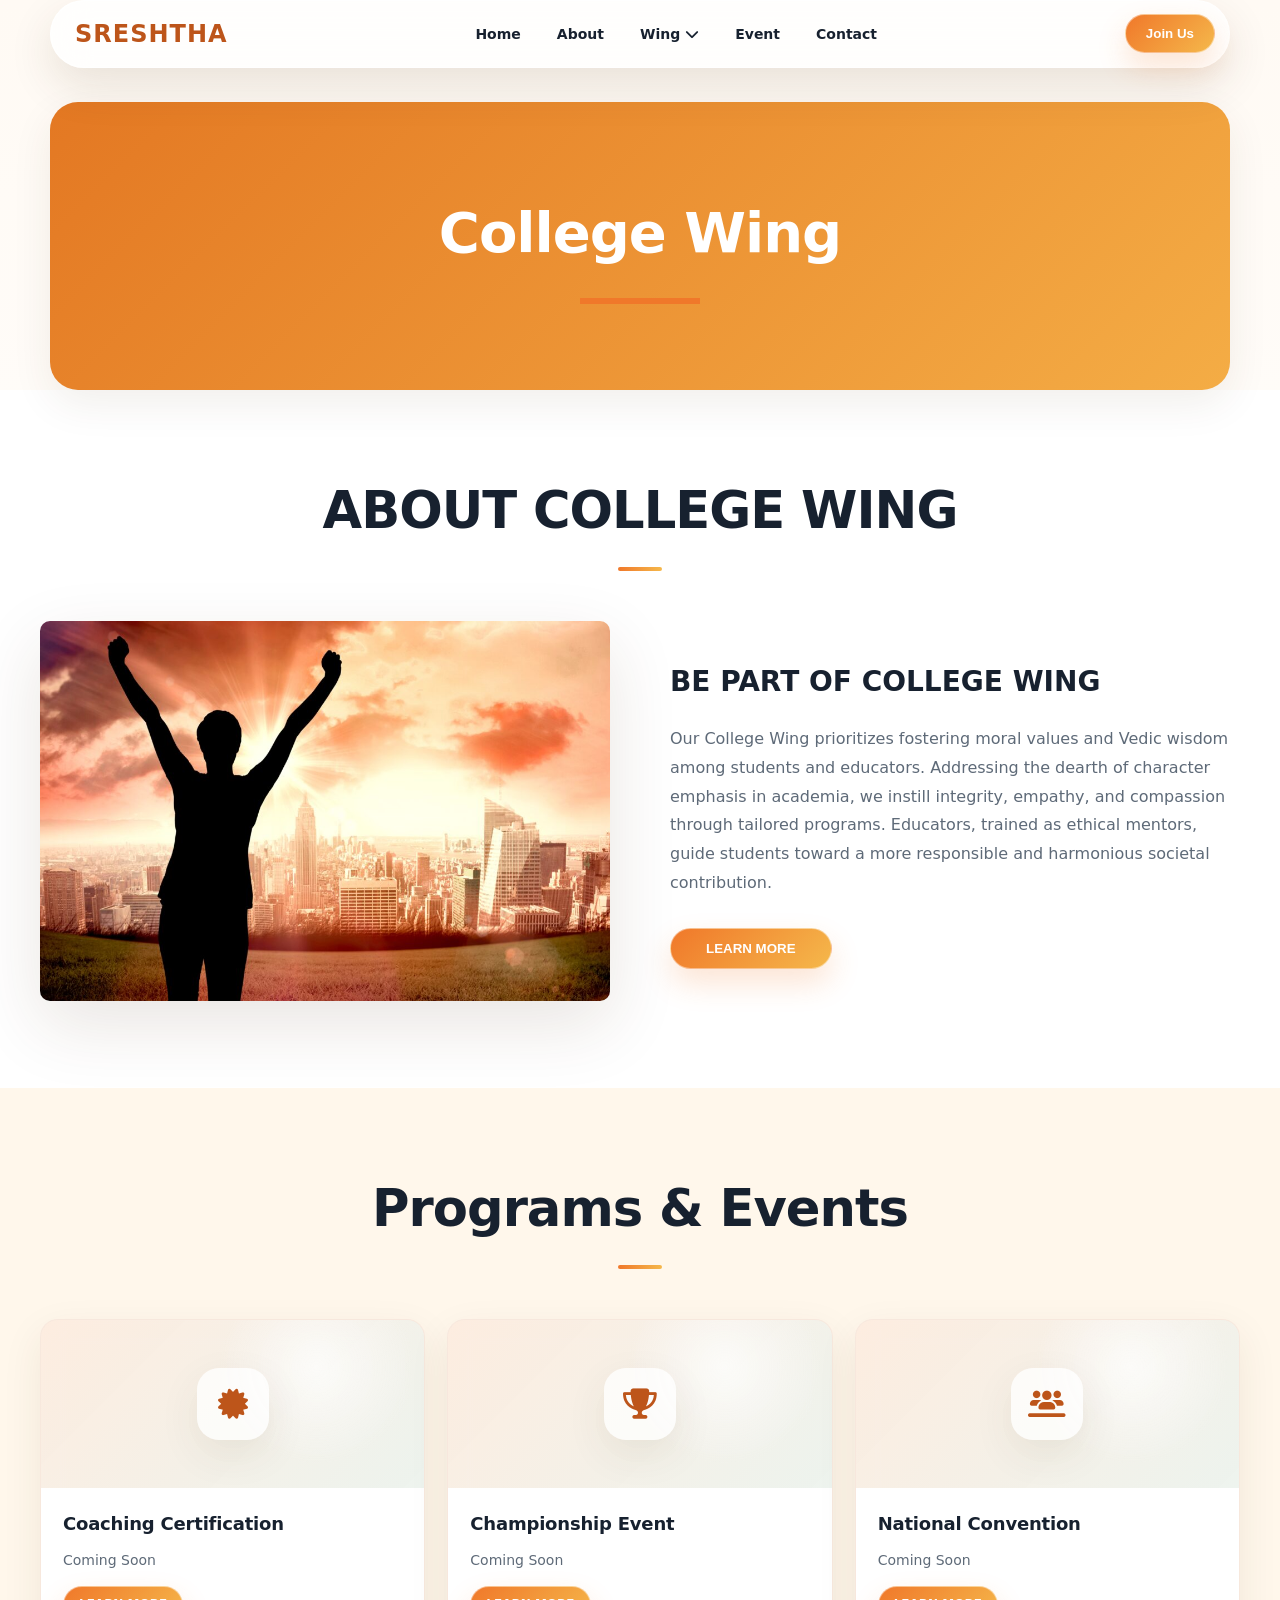
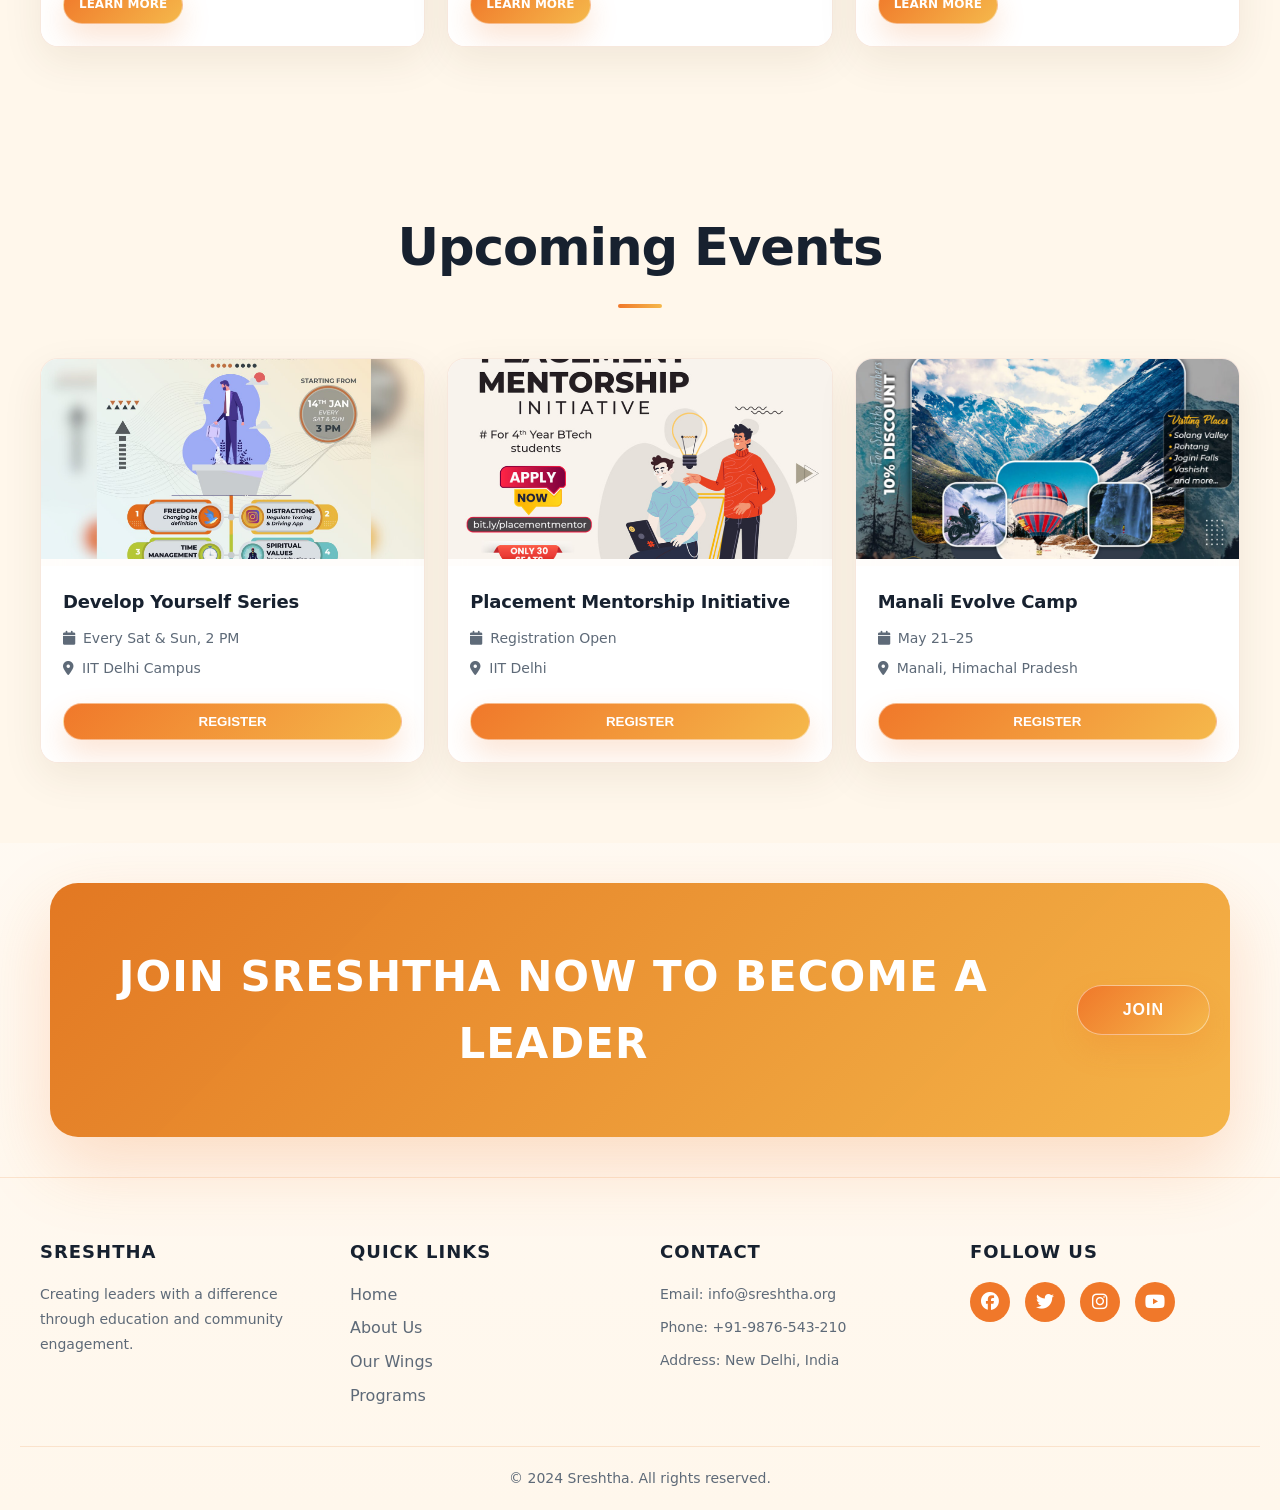
==== commit 272bb624: "added images" ====
--- a/pages/college-wing.html
+++ b/pages/college-wing.html
@@ -3,7 +3,54 @@
 <head>
     <meta charset="UTF-8">
     <meta name="viewport" content="width=device-width, initial-scale=1.0">
-    <title>College Wing - Sreshtha</title>
+
+    <!-- Primary SEO -->
+    <title>College Wing | Sreshtha — Leadership &amp; Spiritual Club at IIT Delhi | Bhagavad Gita &amp; Future Leaders</title>
+    <meta name="description" content="Sreshtha's College Wing builds future leaders through Bhagavad Gita wisdom, spirituality in student life and character development near IIT Delhi. The best spiritual and leadership program for college students in Delhi — build confidence, values and a purposeful life.">
+    <meta name="keywords" content="college leadership club IIT Delhi, future leaders program, Bhagavad Gita college students, spiritual club IIT Delhi, spirituality in student life, character building college, student leadership Delhi, best club IIT Delhi, spiritual values college, Vedic wisdom students, Sreshtha college wing, personal development program Delhi">
+    <meta name="robots" content="index, follow">
+    <meta name="author" content="Sreshtha">
+    <link rel="canonical" href="https://sreshtha.org/pages/college-wing.html">
+
+    <!-- Open Graph -->
+    <meta property="og:type" content="website">
+    <meta property="og:url" content="https://sreshtha.org/pages/college-wing.html">
+    <meta property="og:title" content="College Wing | Sreshtha — Leadership &amp; Spiritual Club at IIT Delhi">
+    <meta property="og:description" content="Build leadership, spirituality and character at Sreshtha's College Wing near IIT Delhi. Bhagavad Gita wisdom and spiritual values for future leaders in Delhi.">
+    <meta property="og:image" content="https://sreshtha.org/assets/images/sreshtha-youth-hero.png">
+    <meta property="og:site_name" content="Sreshtha">
+    <meta property="og:locale" content="en_IN">
+
+    <!-- Twitter Card -->
+    <meta name="twitter:card" content="summary_large_image">
+    <meta name="twitter:title" content="College Wing | Sreshtha — Leadership &amp; Spiritual Club at IIT Delhi">
+    <meta name="twitter:description" content="Build leadership, spirituality and character at Sreshtha's College Wing near IIT Delhi. Bhagavad Gita wisdom for future leaders.">
+    <meta name="twitter:image" content="https://sreshtha.org/assets/images/sreshtha-youth-hero.png">
+
+    <!-- Structured Data -->
+    <script type="application/ld+json">
+    {
+      "@context": "https://schema.org",
+      "@type": "EducationalOrganization",
+      "name": "Sreshtha College Wing",
+      "parentOrganization": {
+        "@type": "Organization",
+        "name": "Sreshtha",
+        "url": "https://sreshtha.org"
+      },
+      "description": "Sreshtha's College Wing builds future leaders through Bhagavad Gita wisdom, spirituality in student life, and character development programs for college students near IIT Delhi.",
+      "url": "https://sreshtha.org/pages/college-wing.html",
+      "address": {
+        "@type": "PostalAddress",
+        "streetAddress": "42, 4th floor, 470/3, Jia Sarai",
+        "addressLocality": "New Delhi",
+        "addressRegion": "Delhi",
+        "postalCode": "110016",
+        "addressCountry": "IN"
+      }
+    }
+    </script>
+
     <link rel="stylesheet" href="../css/base.css">
     <link rel="stylesheet" href="../css/layout.css">
     <link rel="stylesheet" href="../css/components.css">
@@ -15,6 +62,10 @@
     <div id="site-navbar"></div>
     <main id="app"></main>
     <div id="site-footer"></div>
+    <noscript>
+      <h1>College Wing — Sreshtha Leadership &amp; Spiritual Club at IIT Delhi</h1>
+      <p>Our College Wing builds future leaders through Bhagavad Gita wisdom, spirituality in student life and character development near IIT Delhi. Programs focus on leadership skills, spiritual values, Vedic teachings and community engagement for college students in Delhi.</p>
+    </noscript>
 
     <script src="../data/home.js"></script>
     <script src="../data/wings.js"></script>
--- a/css/base.css
+++ b/css/base.css
@@ -216,8 +216,10 @@
 
 .hero-right {
     display: flex;
-    justify-content: center;
-    align-items: center;
+    justify-content: flex-start;
+    align-items: center;
+    width: 100%;
+    height: 100%;
 }
 
 .hero-illustration {
@@ -1696,7 +1698,8 @@
 
 .hero-photo-card {
     position: relative;
-    width: min(100%, 540px);
+    width: 100%;
+    max-width: none;
     aspect-ratio: 4 / 5;
     border-radius: 8px;
     overflow: hidden;
@@ -2112,7 +2115,8 @@
 }
 
 .hero-photo-card {
-    width: min(100%, 500px);
+    width: 100%;
+    max-width: none;
     aspect-ratio: 0.88;
     border: 0;
     border-radius: 28px;
